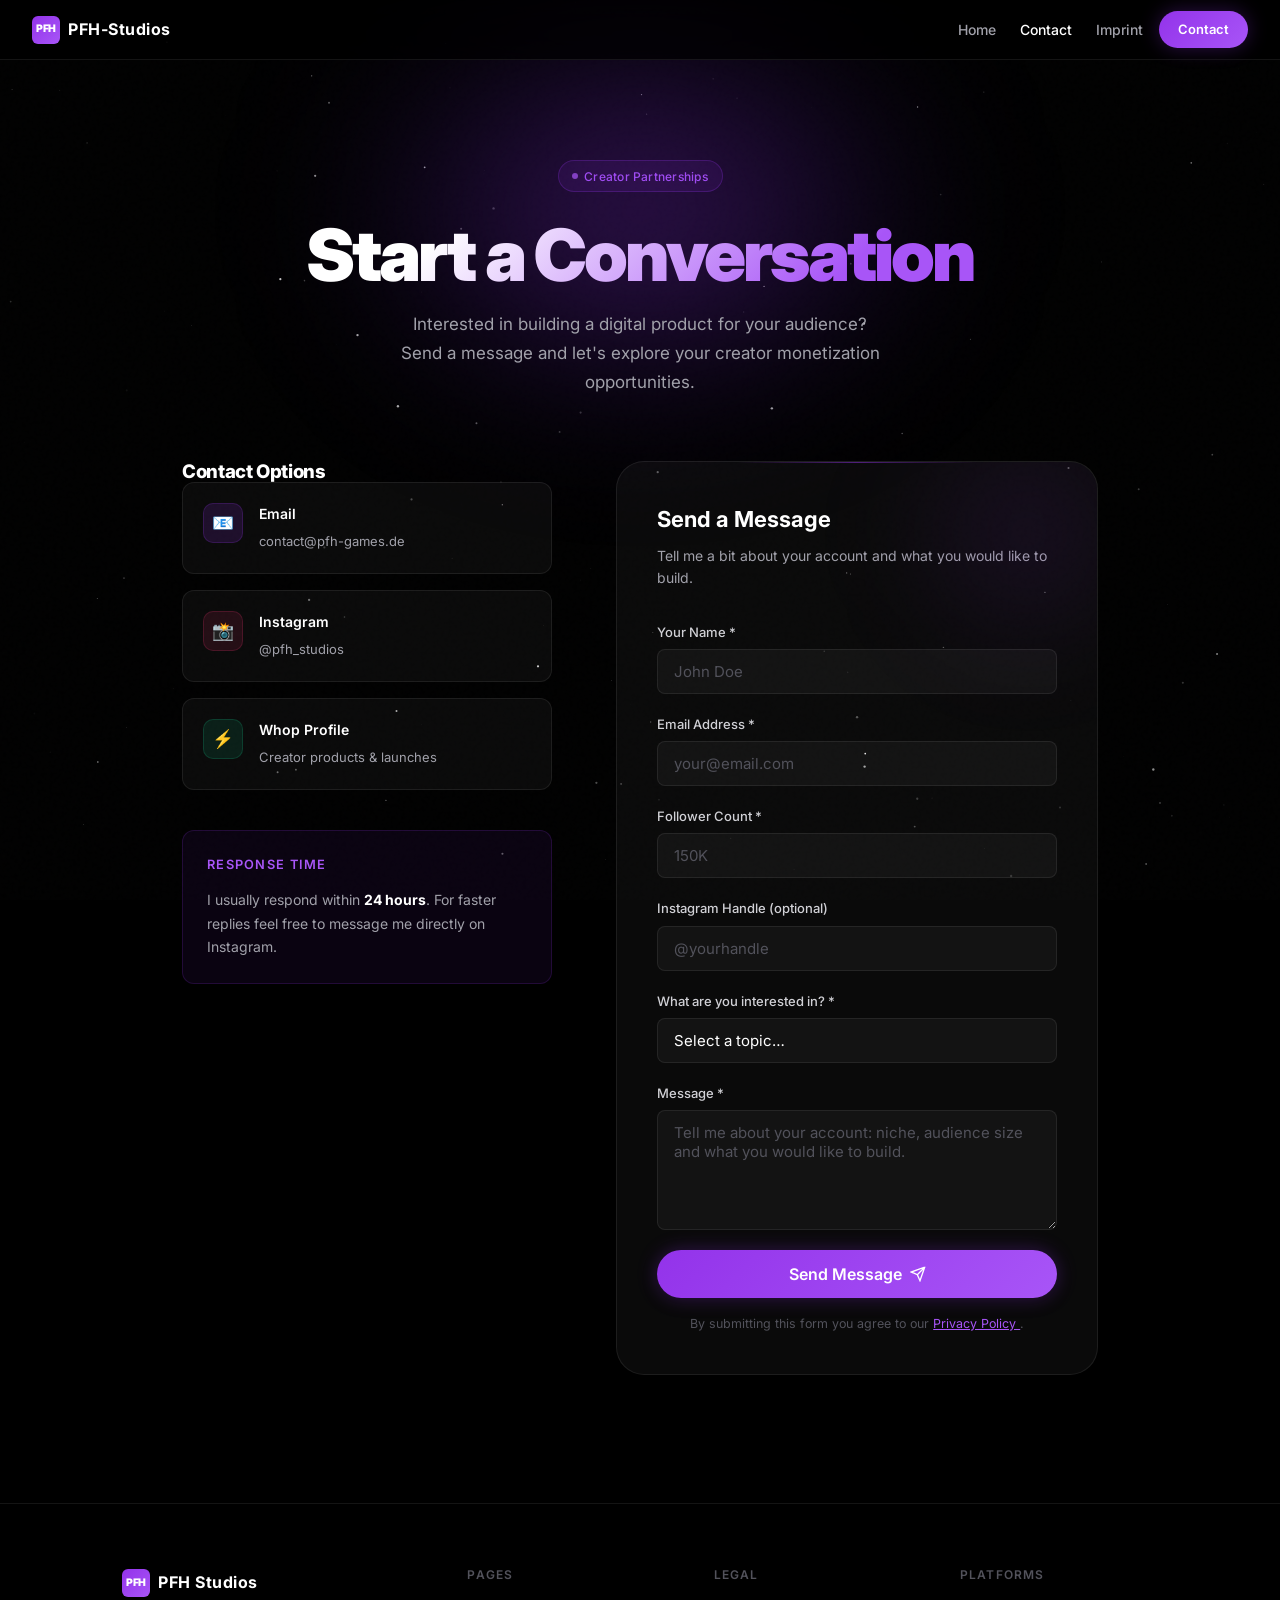
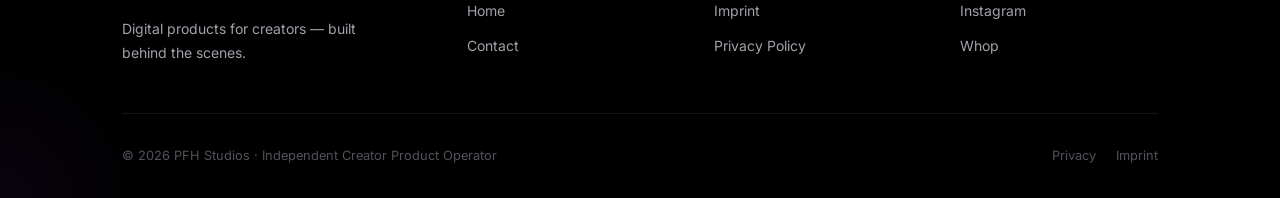
==== contact.html @ deab78d9 "Add files via upload" ====
<!DOCTYPE html>
<html lang="de">

<head>
    <meta charset="UTF-8" />
    <meta name="viewport" content="width=device-width, initial-scale=1.0" />
    <title>Contact — PFH Studios</title>
    <meta name="description"
        content="Get in Touch with PFH Studios. I help Instagram Creators with Launching their first product" />
    <link rel="stylesheet" href="styles.css" />
    <style>
        .contact-hero {
            padding: 10rem 0 4rem;
            text-align: center;
            position: relative;
            z-index: 2;
        }

        .contact-hero .hero-nebula {
            position: absolute;
            top: 50%;
            left: 50%;
            transform: translate(-50%, -55%);
            width: 600px;
            height: 400px;
            border-radius: 50%;
            background: radial-gradient(ellipse at 50% 50%, rgba(147, 51, 234, 0.4) 0%, rgba(109, 40, 217, 0.15) 50%, transparent 75%);
            filter: blur(80px);
            animation: nebula-breathe 6s ease-in-out infinite;
        }

        @keyframes nebula-breathe {

            0%,
            100% {
                transform: translate(-50%, -55%) scale(1);
                opacity: 1;
            }

            50% {
                transform: translate(-50%, -55%) scale(1.08);
                opacity: 0.85;
            }
        }

        .contact-grid {
            display: grid;
            grid-template-columns: 1fr 1.3fr;
            gap: 4rem;
            align-items: start;
            padding: 0 2rem 8rem;
            max-width: 980px;
            margin: 0 auto;
            position: relative;
            z-index: 2;
        }

        .contact-info h3 {
            font-size: 0.75rem;
            font-weight: 600;
            text-transform: uppercase;
            letter-spacing: 0.12em;
            color: var(--gray-600);
            margin-bottom: 1.75rem;
        }

        .contact-info-cards {
            display: flex;
            flex-direction: column;
            gap: 1rem;
        }

        .contact-info-card {
            display: flex;
            align-items: flex-start;
            gap: 1rem;
            padding: 1.25rem;
            background: var(--surface);
            border: 1px solid var(--border);
            border-radius: var(--radius-md);
            transition: var(--transition);
            text-decoration: none;
            color: inherit;
        }

        .contact-info-card:hover {
            border-color: var(--border-hover);
            background: var(--surface-hover);
        }

        .contact-info-card-icon {
            width: 40px;
            height: 40px;
            border-radius: 10px;
            display: flex;
            align-items: center;
            justify-content: center;
            font-size: 1.1rem;
            flex-shrink: 0;
        }

        .icon-email {
            background: rgba(147, 51, 234, 0.15);
            border: 1px solid rgba(147, 51, 234, 0.2);
        }

        .icon-ig {
            background: rgba(225, 48, 108, 0.12);
            border: 1px solid rgba(225, 48, 108, 0.2);
        }

        .icon-whop {
            background: rgba(16, 185, 129, 0.12);
            border: 1px solid rgba(16, 185, 129, 0.2);
        }

        .icon-shop {
            background: rgba(251, 191, 36, 0.12);
            border: 1px solid rgba(251, 191, 36, 0.2);
        }

        .contact-info-card-text strong {
            display: block;
            font-size: 0.875rem;
            font-weight: 600;
            margin-bottom: 2px;
        }

        .contact-info-card-text span {
            font-size: 0.8125rem;
            color: var(--gray-400);
        }

        .contact-form-wrapper {
            background: var(--surface);
            border: 1px solid var(--border);
            border-radius: var(--radius-xl);
            padding: 2.5rem;
            position: relative;
            overflow: hidden;
        }

        .contact-form-wrapper::before {
            content: '';
            position: absolute;
            top: 0;
            left: 50%;
            transform: translateX(-50%);
            width: 50%;
            height: 1px;
            background: linear-gradient(90deg, transparent, var(--purple-glow-strong), transparent);
        }

        .form-glow {
            position: absolute;
            top: -80px;
            right: -80px;
            width: 300px;
            height: 300px;
            border-radius: 50%;
            background: radial-gradient(circle, rgba(147, 51, 234, 0.12) 0%, transparent 70%);
            filter: blur(50px);
            pointer-events: none;
        }

        .form-title {
            font-size: 1.375rem;
            font-weight: 700;
            margin-bottom: 0.5rem;
        }

        .form-subtitle {
            color: var(--gray-400);
            font-size: 0.875rem;
            margin-bottom: 2rem;
        }

        .form-group {
            display: flex;
            flex-direction: column;
            gap: 0.4rem;
            margin-bottom: 1.25rem;
        }

        .form-group label {
            font-size: 0.8125rem;
            font-weight: 500;
            color: var(--gray-300);
        }

        .form-group input,
        .form-group textarea,
        .form-group select {
            background: rgba(255, 255, 255, 0.04);
            border: 1px solid var(--border);
            border-radius: var(--radius-sm);
            color: var(--white);
            font-family: var(--font);
            font-size: 0.9375rem;
            padding: 0.75rem 1rem;
            width: 100%;
            transition: var(--transition);
            outline: none;
            -webkit-appearance: none;
            appearance: none;
        }

        .form-group input::placeholder,
        .form-group textarea::placeholder {
            color: var(--gray-600);
        }

        .form-group input:focus,
        .form-group textarea:focus,
        .form-group select:focus {
            border-color: var(--border-hover);
            background: rgba(147, 51, 234, 0.04);
            box-shadow: 0 0 0 3px rgba(147, 51, 234, 0.08);
        }

        .form-group textarea {
            height: 120px;
            resize: vertical;
        }

        .form-group select option {
            background: #18181b;
            color: #fff;
        }

        .form-submit {
            width: 100%;
            padding: 0.875rem;
            font-size: 1rem;
        }

        .form-note {
            text-align: center;
            margin-top: 1rem;
            color: var(--gray-600);
            font-size: 0.78rem;
        }

        .form-success {
            display: none;
            text-align: center;
            padding: 2rem;
        }

        .form-success .success-icon {
            width: 56px;
            height: 56px;
            background: rgba(16, 185, 129, 0.12);
            border: 1px solid rgba(16, 185, 129, 0.3);
            border-radius: 50%;
            display: flex;
            align-items: center;
            justify-content: center;
            font-size: 1.5rem;
            margin: 0 auto 1.25rem;
        }

        @media (max-width: 768px) {
            .contact-grid {
                grid-template-columns: 1fr;
                gap: 2rem;
                padding: 0 1.25rem 5rem;
            }
        }
    </style>
</head>

<body>
    <canvas id="starCanvas"></canvas>

    <nav id="mainNav">
        <a href="index.html" class="nav-logo">
            <div class="nav-logo-mark">PFH</div>
            PFH-Studios
        </a>
        <div class="nav-right">
            <ul class="nav-links">
                <li><a href="index.html">Home</a></li>
                <li><a href="contact.html" style="color:#fff;">Contact</a></li>
                <li><a href="imprint.html">Imprint</a></li>
            </ul>
            <a href="contact.html" class="btn btn-primary"
                style="padding:0.5rem 1.2rem;font-size:0.8125rem;">Contact</a>
            <button id="hamburger" aria-label="Menu"
                style="display:none;background:none;border:none;cursor:pointer;padding:4px;">
                <svg width="22" height="22" fill="none" stroke="white" stroke-width="2" viewBox="0 0 24 24">
                    <line x1="3" y1="6" x2="21" y2="6" />
                    <line x1="3" y1="12" x2="21" y2="12" />
                    <line x1="3" y1="18" x2="21" y2="18" />
                </svg>
            </button>
        </div>
    </nav>
    <div id="mobileMenu"
        style="display:none;position:fixed;top:60px;left:0;right:0;background:rgba(0,0,0,0.97);border-bottom:1px solid rgba(255,255,255,0.08);z-index:99;flex-direction:column;padding:1.5rem 2rem;gap:1rem;">
        <a href="index.html" style="color:#a1a1aa;text-decoration:none;font-size:1rem;">Home</a>
        <a href="contact.html" style="color:#fff;text-decoration:none;font-size:1rem;font-weight:600;">Contact</a>
        <a href="imprint.html" style="color:#a1a1aa;text-decoration:none;font-size:1rem;">Imprint</a>
        <a href="privacy.html" style="color:#a1a1aa;text-decoration:none;font-size:1rem;">Privacy Policy</a>
    </div>

    <!-- Hero -->
    <section class="contact-hero">
        <div class="hero-nebula"></div>
        <div class="container">

            <div class="pill pill-purple" style="margin: 0 auto 1.5rem; display:inline-flex;">
                <span class="pill-dot"></span>
                Creator Partnerships
            </div>

            <h1 class="heading-xl gradient-text fade-up">Start a Conversation</h1>

            <p class="text-muted fade-up" data-delay="100"
                style="margin-top:1rem;font-size:1.0625rem;max-width:480px;margin-left:auto;margin-right:auto;line-height:1.7;">
                Interested in building a digital product for your audience?
                Send a message and let's explore your creator monetization opportunities.
            </p>

        </div>
    </section>

    <!-- Contact Grid -->
    <div class="contact-grid">

        <!-- Info Panel -->
        <div class="fade-up">
            <h3>Contact Options</h3>

            <div class="contact-info-cards">

                <a href="mailto:contact@pfh-games.de" class="contact-info-card">
                    <div class="contact-info-card-icon icon-email">📧</div>
                    <div class="contact-info-card-text">
                        <strong>Email</strong>
                        <span>contact@pfh-games.de</span>
                    </div>
                </a>

                <a href="https://www.instagram.com/pfh_studios" target="_blank" rel="noopener"
                    class="contact-info-card">
                    <div class="contact-info-card-icon icon-ig">📸</div>
                    <div class="contact-info-card-text">
                        <strong>Instagram</strong>
                        <span>@pfh_studios</span>
                    </div>
                </a>

                <a href="https://whop.com/@pfh-studios" target="_blank" rel="noopener" class="contact-info-card">
                    <div class="contact-info-card-icon icon-whop">⚡</div>
                    <div class="contact-info-card-text">
                        <strong>Whop Profile</strong>
                        <span>Creator products & launches</span>
                    </div>
                </a>

            </div>

            <div
                style="margin-top:2.5rem;padding:1.5rem;background:rgba(147,51,234,0.07);border:1px solid rgba(147,51,234,0.18);border-radius:var(--radius-md);">

                <div
                    style="font-size:0.8rem;font-weight:600;text-transform:uppercase;letter-spacing:0.1em;color:var(--purple-light);margin-bottom:0.75rem;">
                    Response Time
                </div>

                <p style="color:var(--gray-400);font-size:0.875rem;line-height:1.7;">
                    I usually respond within <strong style="color:#fff;">24 hours</strong>.
                    For faster replies feel free to message me directly on Instagram.
                </p>

            </div>
        </div>


        <!-- Form -->
        <div class="contact-form-wrapper fade-up" data-delay="150">

            <div class="form-glow"></div>

            <div class="form-title">Send a Message</div>

            <div class="form-subtitle">
                Tell me a bit about your account and what you would like to build.
            </div>

            <form id="contactForm" novalidate>

                <div class="form-group">
                    <label for="name">Your Name *</label>
                    <input type="text" id="name" name="name" placeholder="John Doe" required />
                </div>

                <div class="form-group">
                    <label for="email">Email Address *</label>
                    <input type="email" id="email" name="email" placeholder="your@email.com" required />
                </div>

                <div class="form-group">
                    <label for="followerCount">Follower Count *</label>
                    <input type="text" id="followerCount" name="followerCount" placeholder="150K" required />
                </div>

                <div class="form-group">
                    <label for="instagram">Instagram Handle (optional)</label>
                    <input type="text" id="instagram" name="instagram" placeholder="@yourhandle" />
                </div>

                <div class="form-group">
                    <label for="service">What are you interested in? *</label>

                    <select id="service" name="service" required>
                        <option value="" disabled selected>Select a topic…</option>
                        <option value="audit">Creator Monetization Audit</option>
                        <option value="product">Building a Digital Product</option>
                        <option value="launch">Launch Strategy</option>
                        <option value="partnership">Creator Partnership</option>
                        <option value="partnership">everything</option>
                        <option value="other">Other</option>
                    </select>

                </div>

                <div class="form-group">
                    <label for="message">Message *</label>

                    <textarea id="message" name="message"
                        placeholder="Tell me about your account: niche, audience size and what you would like to build."
                        required></textarea>
                </div>


                <button type="submit" class="btn btn-primary form-submit">
                    Send Message

                    <svg width="16" height="16" fill="none" stroke="currentColor" stroke-width="2" viewBox="0 0 24 24">
                        <path d="M22 2L11 13M22 2L15 22l-4-9-9-4 19-7z" />
                    </svg>
                </button>


                <p class="form-note">
                    By submitting this form you agree to our
                    <a href="privacy.html" style="color:var(--purple-light)">
                        Privacy Policy
                    </a>.
                </p>

            </form>


            <div class="form-success" id="formSuccess">
                <div class="success-icon">✓</div>

                <h3 style="margin-bottom:0.5rem;">Message received! 🎉</h3>

                <p style="color:var(--gray-400);font-size:0.875rem;">
                    I'll get back to you shortly. Please check your inbox.
                </p>
            </div>

        </div>
    </div>


    <!-- Footer -->
    <footer>
        <div class="container">

            <div class="footer-grid">

                <div class="footer-brand">
                    <a href="index.html" class="nav-logo" style="margin-bottom:0.5rem;display:inline-flex;">
                        <div class="nav-logo-mark">PFH</div>
                        PFH Studios
                    </a>

                    <p>
                        Digital products for creators — built behind the scenes.
                    </p>
                </div>


                <div class="footer-col">
                    <h4>Pages</h4>
                    <ul>
                        <li><a href="index.html">Home</a></li>
                        <li><a href="contact.html">Contact</a></li>
                    </ul>
                </div>


                <div class="footer-col">
                    <h4>Legal</h4>
                    <ul>
                        <li><a href="imprint.html">Imprint</a></li>
                        <li><a href="privacy.html">Privacy Policy</a></li>
                    </ul>
                </div>


                <div class="footer-col">
                    <h4>Platforms</h4>
                    <ul>
                        <li>
                            <a href="https://www.instagram.com/pfh_studios" target="_blank" rel="noopener">
                                Instagram
                            </a>
                        </li>

                        <li>
                            <a href="https://whop.com/@pfh-studios" target="_blank" rel="noopener">
                                Whop
                            </a>
                        </li>
                    </ul>
                </div>

            </div>


            <div class="footer-bottom">

                <p>© 2026 PFH Studios · Independent Creator Product Operator</p>

                <div style="display:flex;gap:1.25rem;">
                    <a href="privacy.html">Privacy</a>
                    <a href="imprint.html">Imprint</a>
                </div>

            </div>

        </div>
    </footer>

    <script>
        function checkMobile() {
            const h = document.getElementById('hamburger');
            if (h) h.style.display = window.innerWidth <= 768 ? 'block' : 'none';
        }
        checkMobile();
        window.addEventListener('resize', checkMobile);

        document.getElementById('contactForm').addEventListener('submit', function (e) {
            e.preventDefault();
            const name = document.getElementById('name').value.trim();
            const email = document.getElementById('email').value.trim();
            const service = document.getElementById('service').value;
            const message = document.getElementById('message').value.trim();

            if (!name || !email || !service || !message) {
                alert('Bitte füll alle Pflichtfelder aus.');
                return;
            }

            // Show success (in real project connect to backend/Formspree)
            document.getElementById('contactForm').style.display = 'none';
            document.getElementById('formSuccess').style.display = 'block';
        });
    </script>
    <script src="main.js"></script>
</body>

</html>
---- styles.css ----
@import url('https://fonts.googleapis.com/css2?family=Inter:wght@300;400;500;600;700;800;900&display=swap');

/* ========== RESET & BASE ========== */
*, *::before, *::after {
  box-sizing: border-box;
  margin: 0;
  padding: 0;
}

:root {
  --black: #000000;
  --purple: #9333ea;
  --purple-light: #a855f7;
  --purple-glow: rgba(147, 51, 234, 0.3);
  --purple-glow-strong: rgba(147, 51, 234, 0.5);
  --white: #ffffff;
  --gray-100: #f4f4f5;
  --gray-300: #d1d1d6;
  --gray-400: #a1a1aa;
  --gray-600: #52525b;
  --gray-700: #3f3f46;
  --gray-800: #27272a;
  --gray-900: #18181b;
  --surface: rgba(255,255,255,0.04);
  --surface-hover: rgba(255,255,255,0.07);
  --border: rgba(255,255,255,0.08);
  --border-hover: rgba(147, 51, 234, 0.4);
  --radius-sm: 8px;
  --radius-md: 12px;
  --radius-lg: 20px;
  --radius-xl: 28px;
  --font: 'Inter', -apple-system, BlinkMacSystemFont, sans-serif;
  --transition: all 0.3s cubic-bezier(0.4, 0, 0.2, 1);
  --transition-fast: all 0.15s ease;
}

html {
  scroll-behavior: smooth;
  font-size: 16px;
}

body {
  font-family: var(--font);
  background-color: var(--black);
  color: var(--white);
  line-height: 1.6;
  overflow-x: hidden;
  -webkit-font-smoothing: antialiased;
  -moz-osx-font-smoothing: grayscale;
}

/* ========== CANVAS (STAR FIELD) ========== */
#starCanvas {
  position: fixed;
  top: 0; left: 0;
  width: 100%; height: 100%;
  z-index: 0;
  pointer-events: none;
}

/* ========== NOISE OVERLAY ========== */
body::after {
  content: '';
  position: fixed;
  inset: 0;
  background-image: url("data:image/svg+xml,%3Csvg viewBox='0 0 256 256' xmlns='http://www.w3.org/2000/svg'%3E%3Cfilter id='noise'%3E%3CfeTurbulence type='fractalNoise' baseFrequency='0.9' numOctaves='4' stitchTiles='stitch'/%3E%3C/filter%3E%3Crect width='100%25' height='100%25' filter='url(%23noise)' opacity='0.04'/%3E%3C/svg%3E");
  opacity: 0.4;
  pointer-events: none;
  z-index: 1;
}

/* ========== NAVIGATION ========== */
nav {
  position: fixed;
  top: 0; left: 0; right: 0;
  z-index: 100;
  display: flex;
  align-items: center;
  justify-content: space-between;
  padding: 0 2rem;
  height: 60px;
  background: rgba(0,0,0,0.7);
  backdrop-filter: blur(20px);
  -webkit-backdrop-filter: blur(20px);
  border-bottom: 1px solid var(--border);
  transition: var(--transition);
}

nav.scrolled {
  background: rgba(0,0,0,0.9);
  border-bottom-color: rgba(147, 51, 234, 0.15);
}

.nav-logo {
  font-size: 1rem;
  font-weight: 700;
  letter-spacing: 0.5px;
  color: var(--white);
  text-decoration: none;
  display: flex;
  align-items: center;
  gap: 8px;
}

.nav-logo-mark {
  width: 28px;
  height: 28px;
  background: linear-gradient(135deg, var(--purple), var(--purple-light));
  border-radius: 6px;
  display: flex;
  align-items: center;
  justify-content: center;
  font-size: 0.65rem;
  font-weight: 900;
  letter-spacing: -0.5px;
}

.nav-right {
  display: flex;
  align-items: center;
  gap: 1rem;
}

.nav-links {
  display: flex;
  gap: 1.5rem;
  list-style: none;
}

.nav-links a {
  color: var(--gray-400);
  text-decoration: none;
  font-size: 0.875rem;
  font-weight: 500;
  transition: var(--transition-fast);
}

.nav-links a:hover {
  color: var(--white);
}

/* ========== BUTTONS ========== */
.btn {
  display: inline-flex;
  align-items: center;
  justify-content: center;
  gap: 8px;
  padding: 0.6rem 1.4rem;
  border-radius: 50px;
  font-family: var(--font);
  font-size: 0.875rem;
  font-weight: 600;
  text-decoration: none;
  cursor: pointer;
  border: none;
  transition: var(--transition);
  position: relative;
  white-space: nowrap;
}

.btn-primary {
  background: linear-gradient(135deg, var(--purple), var(--purple-light));
  color: var(--white);
  box-shadow: 0 0 20px var(--purple-glow), 0 4px 15px rgba(0,0,0,0.3);
}
.btn-primary:hover {
  transform: translateY(-2px);
  box-shadow: 0 0 35px var(--purple-glow-strong), 0 8px 25px rgba(0,0,0,0.4);
}
.btn-primary:active { transform: translateY(0); }

.btn-ghost {
  background: transparent;
  color: var(--gray-300);
  border: 1px solid var(--border);
}
.btn-ghost:hover {
  background: var(--surface);
  border-color: var(--border-hover);
  color: var(--white);
}

.btn-outline {
  background: transparent;
  color: var(--white);
  border: 1px solid rgba(255,255,255,0.2);
}
.btn-outline:hover {
  background: var(--surface);
  border-color: var(--purple);
  color: var(--white);
}

/* ========== PILL LABELS ========== */
.pill {
  display: inline-flex;
  align-items: center;
  gap: 6px;
  padding: 0.35rem 0.85rem;
  background: var(--surface);
  border: 1px solid var(--border);
  border-radius: 50px;
  font-size: 0.75rem;
  font-weight: 500;
  color: var(--gray-400);
  letter-spacing: 0.02em;
}

.pill-purple {
  background: rgba(147, 51, 234, 0.1);
  border-color: rgba(147, 51, 234, 0.25);
  color: var(--purple-light);
}

.pill-dot {
  width: 6px;
  height: 6px;
  border-radius: 50%;
  background: currentColor;
  opacity: 0.7;
  animation: pulse-dot 2s infinite;
}

@keyframes pulse-dot {
  0%, 100% { opacity: 0.7; transform: scale(1); }
  50% { opacity: 1; transform: scale(1.2); }
}

/* ========== SECTION BASE ========== */
section {
  position: relative;
  z-index: 2;
}

.container {
  max-width: 1100px;
  margin: 0 auto;
  padding: 0 2rem;
}

.section-padding {
  padding: 7rem 0;
}

/* ========== HEADINGS ========== */
h1, h2, h3, h4 {
  line-height: 1.15;
  letter-spacing: -0.02em;
  font-weight: 800;
}

.heading-xl {
  font-size: clamp(2.5rem, 6vw, 4.5rem);
  font-weight: 900;
  letter-spacing: -0.04em;
  line-height: 1.08;
}

.heading-lg {
  font-size: clamp(1.8rem, 4vw, 3rem);
  font-weight: 800;
  letter-spacing: -0.03em;
}

.heading-md {
  font-size: clamp(1.3rem, 2.5vw, 1.875rem);
  font-weight: 700;
}

.text-purple { color: var(--purple-light); }
.text-muted { color: var(--gray-400); }
.text-center { text-align: center; }

/* ========== GRADIENT TEXT ========== */
.gradient-text {
  background: linear-gradient(135deg, #ffffff 30%, #a855f7 70%);
  -webkit-background-clip: text;
  -webkit-text-fill-color: transparent;
  background-clip: text;
}

/* ========== DIVIDER ========== */
.divider {
  height: 1px;
  background: linear-gradient(90deg, transparent, var(--border), transparent);
  margin: 0;
}

/* ========== CARDS ========== */
.card {
  background: var(--surface);
  border: 1px solid var(--border);
  border-radius: var(--radius-lg);
  padding: 2rem;
  transition: var(--transition);
  position: relative;
  overflow: hidden;
}

.card:hover {
  border-color: var(--border-hover);
  background: var(--surface-hover);
  transform: translateY(-2px);
}

.card::before {
  content: '';
  position: absolute;
  top: 0; left: 0; right: 0;
  height: 1px;
  background: linear-gradient(90deg, transparent, var(--purple-glow), transparent);
  opacity: 0;
  transition: var(--transition);
}
.card:hover::before { opacity: 1; }

/* ========== GLOW ORBS ========== */
.glow-orb {
  position: absolute;
  border-radius: 50%;
  filter: blur(80px);
  pointer-events: none;
  z-index: 0;
}
.glow-purple {
  background: radial-gradient(circle, rgba(147,51,234,0.35) 0%, transparent 70%);
}
.glow-blue {
  background: radial-gradient(circle, rgba(59,130,246,0.2) 0%, transparent 70%);
}

/* ========== FOOTER ========== */
footer {
  position: relative;
  z-index: 2;
  border-top: 1px solid var(--border);
  padding: 4rem 0 2rem;
}

.footer-grid {
  display: grid;
  grid-template-columns: 1.5fr 1fr 1fr 1fr;
  gap: 3rem;
  margin-bottom: 3rem;
}

.footer-brand p {
  color: var(--gray-400);
  font-size: 0.875rem;
  margin-top: 0.75rem;
  max-width: 240px;
  line-height: 1.7;
}

.footer-col h4 {
  font-size: 0.75rem;
  font-weight: 600;
  text-transform: uppercase;
  letter-spacing: 0.1em;
  color: var(--gray-600);
  margin-bottom: 1rem;
}

.footer-col ul {
  list-style: none;
  display: flex;
  flex-direction: column;
  gap: 0.6rem;
}

.footer-col a {
  color: var(--gray-400);
  text-decoration: none;
  font-size: 0.875rem;
  transition: var(--transition-fast);
}
.footer-col a:hover { color: var(--white); }

.footer-bottom {
  display: flex;
  align-items: center;
  justify-content: space-between;
  padding-top: 2rem;
  border-top: 1px solid var(--border);
}

.footer-bottom p {
  color: var(--gray-600);
  font-size: 0.8rem;
}

.footer-bottom a {
  color: var(--gray-600);
  text-decoration: none;
  font-size: 0.8rem;
  transition: var(--transition-fast);
}
.footer-bottom a:hover { color: var(--gray-400); }

/* ========== SCROLL ANIMATIONS ========== */
.fade-up {
  opacity: 0;
  transform: translateY(30px);
  transition: opacity 0.7s ease, transform 0.7s ease;
}
.fade-up.visible {
  opacity: 1;
  transform: translateY(0);
}
.fade-in {
  opacity: 0;
  transition: opacity 0.7s ease;
}
.fade-in.visible { opacity: 1; }

/* ========== PAGE HEADER (inner pages) ========== */
.page-header {
  padding: 10rem 0 5rem;
  text-align: center;
  position: relative;
}

.page-header .glow-orb {
  width: 500px; height: 300px;
  top: 50%; left: 50%;
  transform: translate(-50%, -50%);
}

/* ========== LEGAL CONTENT ========== */
.legal-content {
  max-width: 780px;
  margin: 0 auto;
  padding: 0 2rem 6rem;
  position: relative;
  z-index: 2;
}

.legal-content h2 {
  font-size: 1.25rem;
  font-weight: 700;
  margin: 2.5rem 0 0.75rem;
  color: var(--white);
}

.legal-content h3 {
  font-size: 1rem;
  font-weight: 600;
  margin: 1.5rem 0 0.5rem;
  color: var(--gray-300);
}

.legal-content p {
  color: var(--gray-400);
  font-size: 0.9375rem;
  line-height: 1.8;
  margin-bottom: 0.75rem;
}

.legal-content a {
  color: var(--purple-light);
  text-decoration: none;
}
.legal-content a:hover { text-decoration: underline; }

.legal-content ul {
  color: var(--gray-400);
  font-size: 0.9375rem;
  line-height: 1.8;
  margin: 0.5rem 0 0.75rem 1.5rem;
}

/* ========== RESPONSIVE ========== */
@media (max-width: 768px) {
  nav { padding: 0 1.25rem; }
  .nav-links { display: none; }
  .container { padding: 0 1.25rem; }
  .section-padding { padding: 5rem 0; }
  .footer-grid { grid-template-columns: 1fr 1fr; gap: 2rem; }
  .footer-bottom { flex-direction: column; gap: 0.5rem; text-align: center; }
}

@media (max-width: 480px) {
  .footer-grid { grid-template-columns: 1fr; }
}
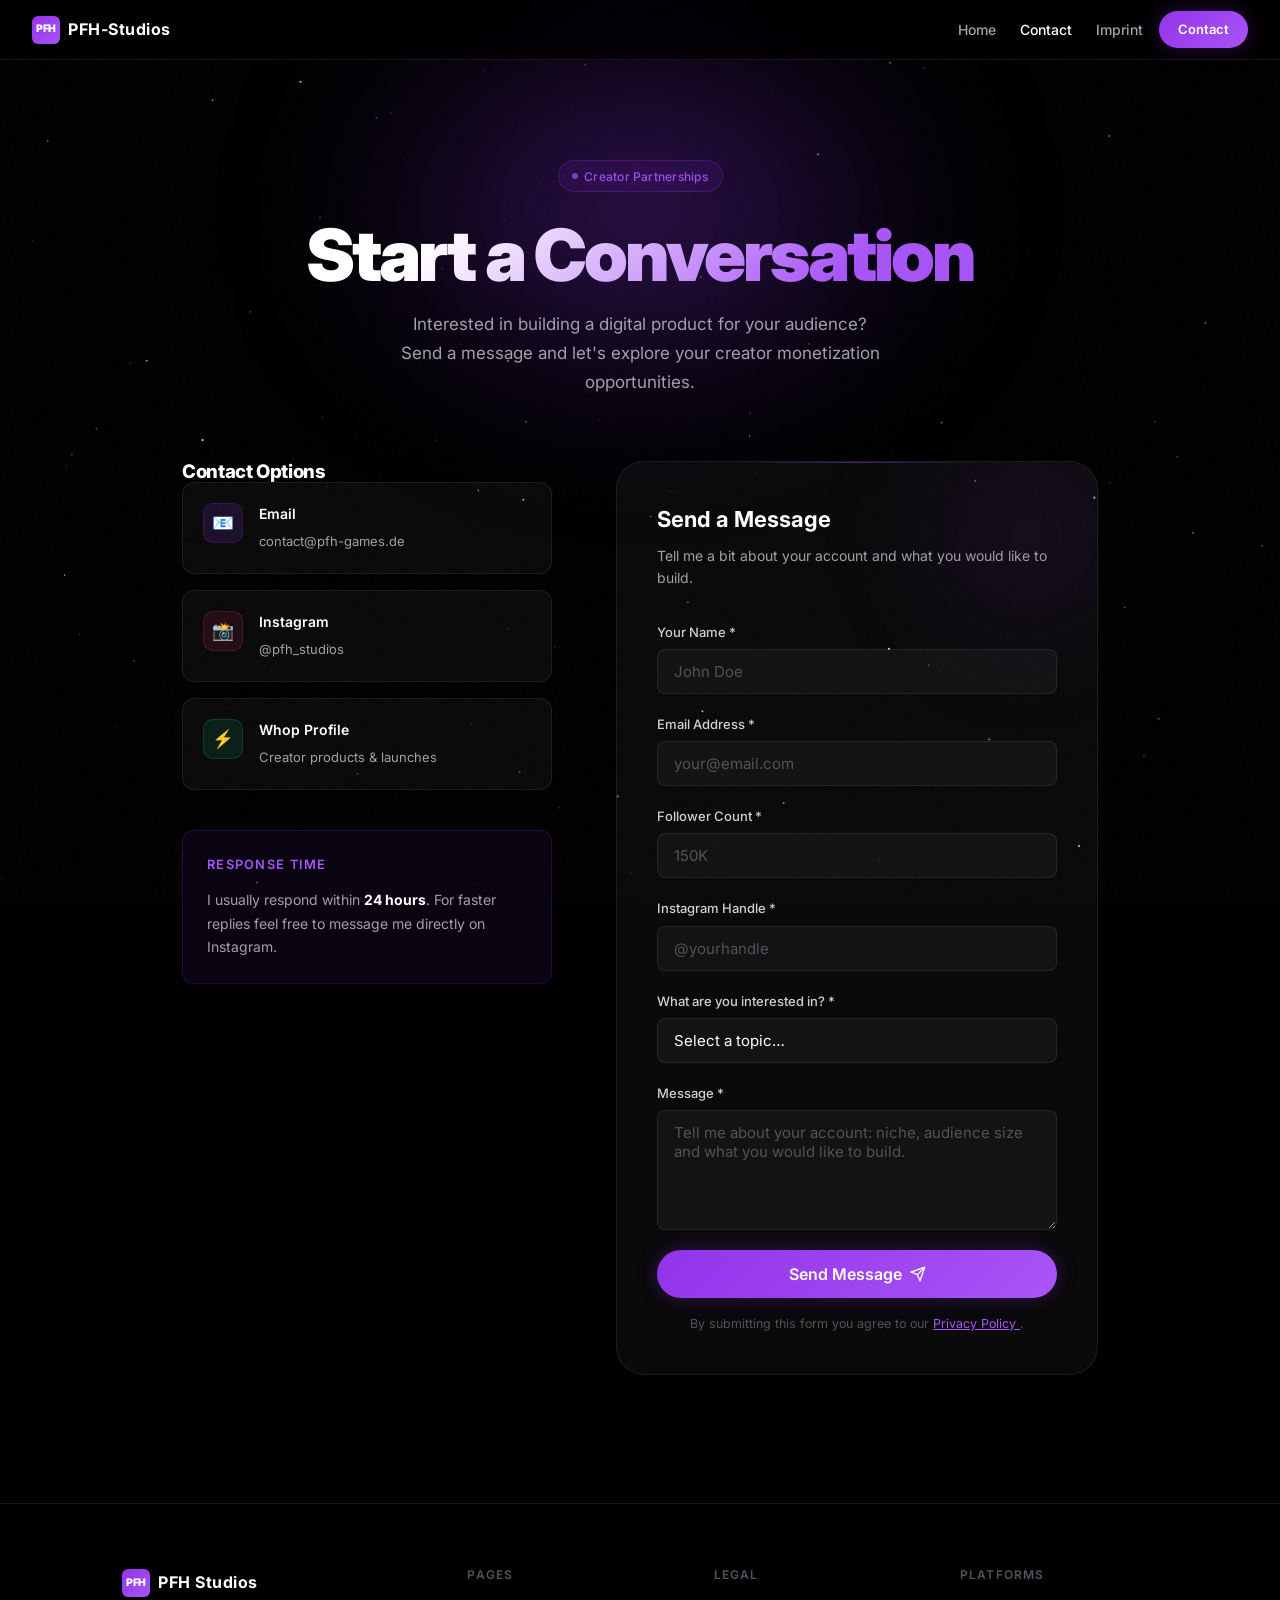
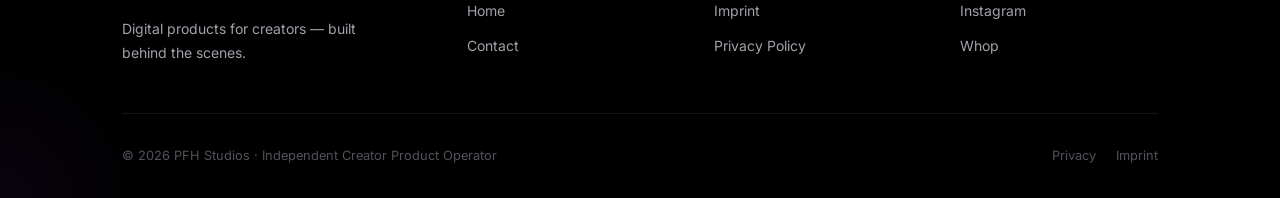
==== commit 25aa020b: "contact.html" ====
--- a/contact.html
+++ b/contact.html
@@ -407,8 +407,8 @@
                 </div>
 
                 <div class="form-group">
-                    <label for="instagram">Instagram Handle (optional)</label>
-                    <input type="text" id="instagram" name="instagram" placeholder="@yourhandle" />
+                    <label for="instagram">Instagram Handle *</label>
+                    <input type="text" id="instagram" name="instagram" placeholder="@yourhandle" required/>
                 </div>
 
                 <div class="form-group">
@@ -566,4 +566,4 @@
     <script src="main.js"></script>
 </body>
 
-</html>+</html>
